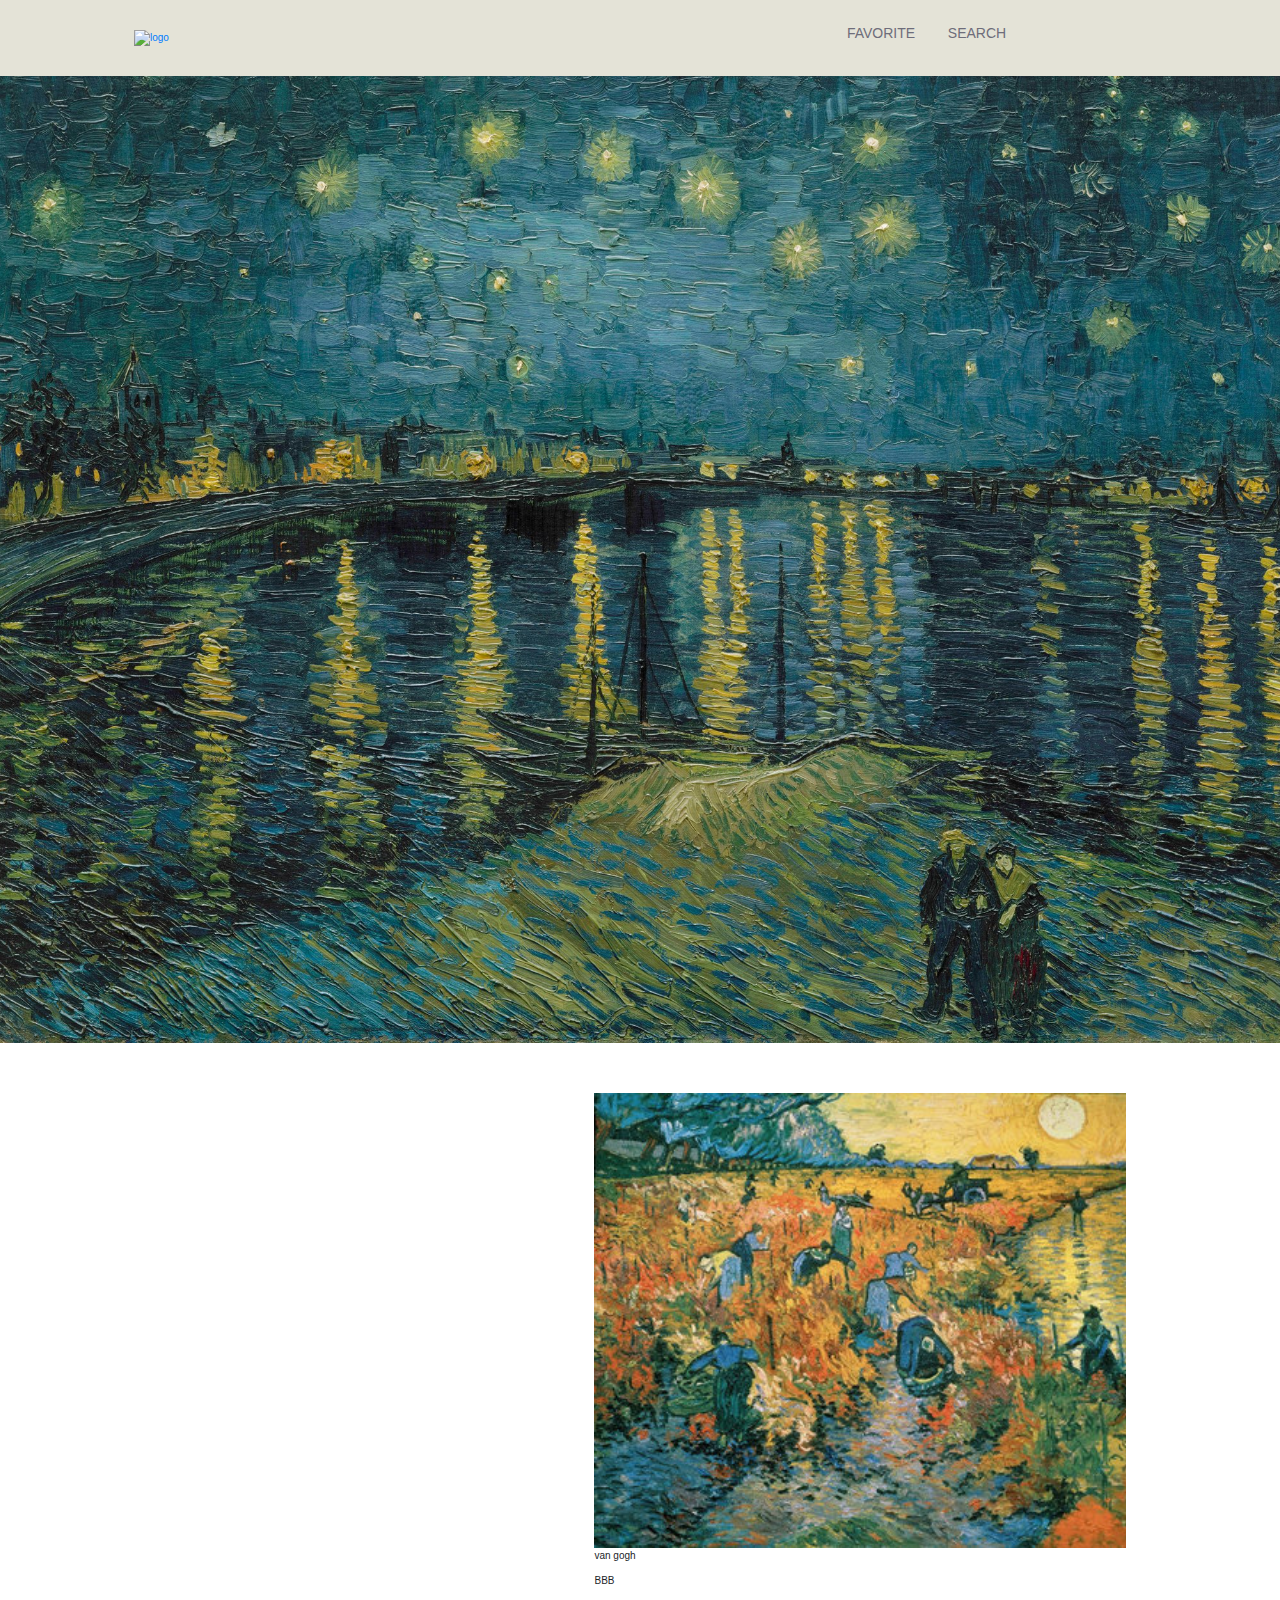
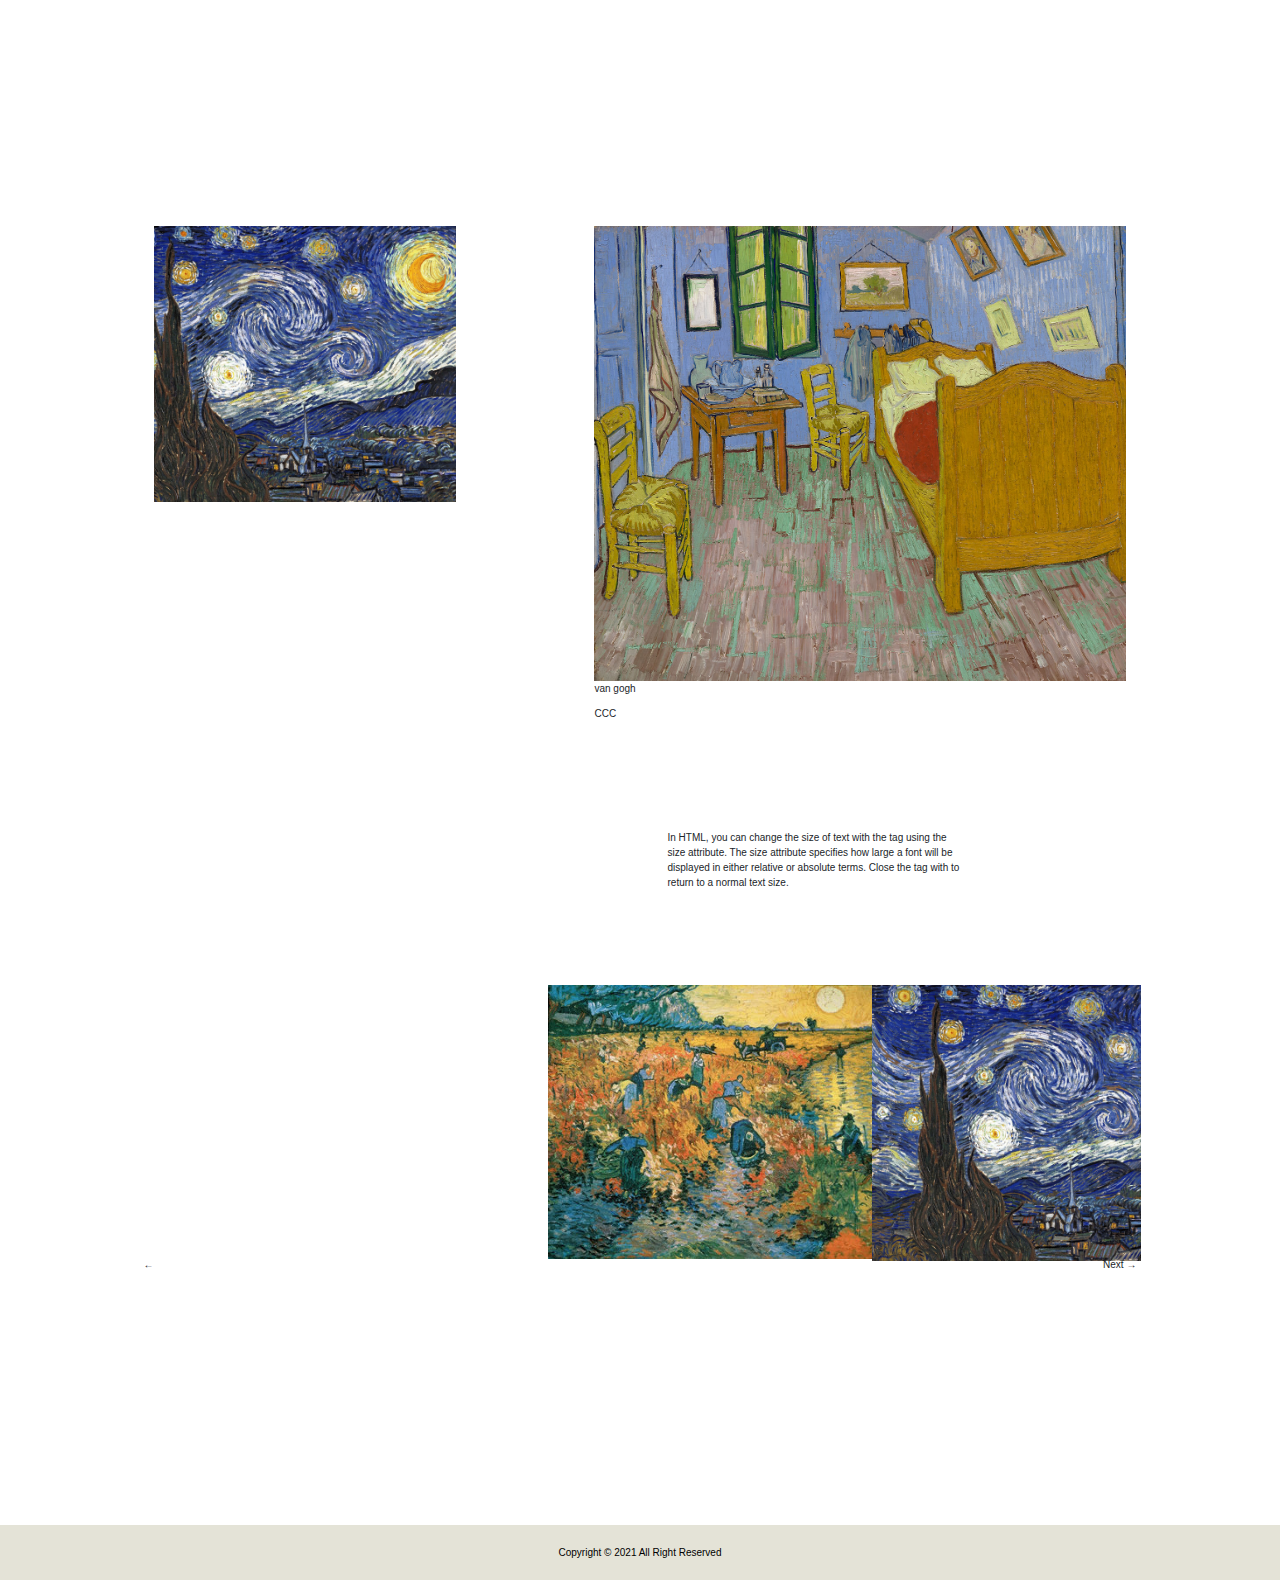
==== index.html @ 6ac3ba8b "draft-1" ====
<!DOCTYPE html>
<html lang="en">
<head>
    <meta charset="UTF-8">
    <meta http-equiv="X-UA-Compatible" content="IE=edge">
    <meta name="viewport" content="width=device-width, initial-scale=1.0">
    <link rel="stylesheet" href="https://cdnjs.cloudflare.com/ajax/libs/font-awesome/6.0.0-beta2/css/all.min.css" integrity="sha512-YWzhKL2whUzgiheMoBFwW8CKV4qpHQAEuvilg9FAn5VJUDwKZZxkJNuGM4XkWuk94WCrrwslk8yWNGmY1EduTA==" crossorigin="anonymous" referrerpolicy="no-referrer" />
    <link rel="stylesheet" href="https://maxcdn.bootstrapcdn.com/bootstrap/3.3.7/css/bootstrap.min.css" integrity="sha384-BVYiiSIFeK1dGmJRAkycuHAHRg32OmUcww7on3RYdg4Va+PmSTsz/K68vbdEjh4u" crossorigin="anonymous">
    <link rel="stylesheet" href="https://stackpath.bootstrapcdn.com/bootstrap/4.3.1/css/bootstrap.min.css" integrity="sha384-ggOyR0iXCbMQv3Xipma34MD+dH/1fQ784/j6cY/iJTQUOhcWr7x9JvoRxT2MZw1T" crossorigin="anonymous">
    <link rel="stylesheet" href="style.css">
    <title>Art Gallery</title>
</head>
<body>
    <div id="Wrapper">
        <header class="header" id="header">
            <div class="sticky">
                <div class="container">
                    <div class="navbarr">
                        <a href="#"><img src="" alt="logo" class="logo"></a>
                        <nav>
                            <ul class="ulCont">
                                <li><a href="#">FAVORITE</a></li>
                                <span class="inputSearch">
                                    <li><a href="#">SEARCH</a></li>
                                    <input type="text" name="" id="inputSearch">
                                </span>
                            </ul>
                        </nav>
                    </div>
                </div>
            </div>

            <div class="row">
                <div class="prom">
                    <img src="./images/img5.jpeg" alt="Pic" width="100%">
                </div>
            </div>
        </header>
    <div>
                

        <main id="content">
            <div class="mainContent">
                <div class="content">
                    <div class="panels">
    
                    </div>
                </div>
            </div>

            <div class="description">

                <div class="row rowDec">

                    <di class="col-6 imgShow">
                        <img src="./images/img1.jpeg" alt="" width="300px">
                    </di>
                    
                    <div class="col-4 descText">
                        <p>In HTML, you can change the size of text with the <font> tag using the size attribute. The size attribute specifies how large a font will be displayed in either relative or absolute terms. Close the <font> tag with </font> to return to a normal text size.</p>
                    </div>
                </div>

                <div class="row">
                    <div class="MultiCarousel" data-items="1,3,3,3" data-slide="1" id="MultiCarousel"  data-interval="1000">
                        <div class="MultiCarousel-inner">
                            <div class="item">
                                <div class="pad15">
                                    <img src="./images/img1.jpeg" alt="" width="350px">
                                </div>
                            </div>
                            <div class="item">
                                <div class="pad15">
                                    <img src="./images/img2.jpeg" alt="" width="350px">
                                </div>
                            </div>
                            <div class="item">
                                <div class="pad15">
                                    <img src="./images/img3.jpeg" alt="" width="350px">
                                </div>
                            </div>
                            <div class="item">
                                <div class="pad15">
                                    <img src="./images/img4.jpeg" alt="" width="580px">
                                </div>
                            </div>
                            <div class="item">
                                <div class="pad15">
                                    <img src="./images/img5.jpeg" alt="" width="350px">
                                </div>
                            </div>
                            <div class="item">
                                <div class="pad15">
                                    <img src="./images/img1.jpeg" alt="" width="580px">
                                </div>
                            </div>
                            <div class="item">
                                <div class="pad15">
                                    <img src="./images/img2.jpeg" alt="" width="350px">
                                </div>
                            </div>
                            <div class="item">
                                <div class="pad15">
                                    <img src="./images/img3.jpeg" alt="" width="200px">
                                </div>
                            </div>
                            <div class="item">
                                <div class="pad15">
                                    <img src="./images/img4.jpeg" alt="" width="200px">
                                </div>
                            </div>
                            <div class="item">
                                <div class="pad15">
                                    <img src="./images/img5.jpeg" alt="" width="200px">
                                </div>
                            </div>
                        </div>
                        <button class="leftLst">←</button>
                        <button class="rightLst">Next →</button>
                    </div>
                </div>
            </div>
            
        </main>
    </div>
    <footer id="footer">
        <p>Copyright &copy; 2021 All Right Reserved</p>
        <div>
        </div>

    </footer>

    <script src="https://stackpath.bootstrapcdn.com/bootstrap/4.3.1/js/bootstrap.min.js" integrity="sha384-JjSmVgyd0p3pXB1rRibZUAYoIIy6OrQ6VrjIEaFf/nJGzIxFDsf4x0xIM+B07jRM" crossorigin="anonymous"></script>
    <script src="https://code.jquery.com/jquery-3.6.0.min.js"></script>
    <script language="JavaScript" type="text/javascript" src="./main.js"></script>
    <script language="JavaScript" type="text/javascript" src="./carousel.js"></script>
</body>
</html>
---- style.css ----
*{
    margin: 0;
    padding: 0;
    box-sizing: border-box;
}

body {
    overscroll-behavior-y: none;
}

body::-webkit-scrollbar {
    display: none;
}

div {
    display: block;

}

.Wrapper {
    margin: 0 12%;
}

.container {
    width: 100%;
    min-height: 2vh;
    padding: 0 5%;
}

.sticky {
    position: fixed;
    top: 0;
    width: 100%;
	background-color: rgb(228, 227, 215);
}

.navbarr {
    width: 100%;
    display: flex;
    align-items: center;
    overflow: hidden;
}

.logo {
    width: 50px;
    cursor: pointer;
    margin: 30px 0;
}

nav {
    flex: 1;
    text-align: right; 
}

nav ul li {
    list-style: none;
    display: inline-block;
    margin-right: 0px;
}

li:first-child {
    margin-right: 30px;
}

nav ul li a{
    text-decoration: none;
    font-family: "Haas Grot Text R Web", "Helvetica Neue", Helvetica, Arial, sans-serif;
    color: #6e6d7a;
    font-size: 14px;
    font-weight: 500;
}

nav ul li a:hover {
    border-style: none none solid none;
    color: #6e6d7a;
    text-decoration: none;
}

#inputSearch {
    outline: none;
    border: none;
    margin-left: -25px;
    background-color: transparent;
}

.inputSearch:hover {
    border-block-end: solid ;
    border-color: #6e6d7a;
}

#inputSearch:focus{
    border-style: none none solid none;
    border-color: #6e6d7a;
}

.prom {
    display: flex;
    justify-content: center;
    margin-top: 10px;
}

/*
.slider-wrap {
  position: fixed;
  top: 20%;
  left: 10%;
  width: 80%;
  height: 300px;
  overflow: hidden;
  border: 1px solid white;
}

.slider {
  position: absolute;
  top: 0;
  left: 0;
  height: 100%;
  width: 4000px;
  display: flex;
  will-change: transform;
  background-color: black;
}

.slider-item {
  position: relative;
  flex: 1;
  overflow: hidden;
  filter: grayscale(100%);
}

.img-div {
  position: relative;
  left: 1%;
  top: 2.5%;
  width: 98%;
  height: 95%;
  background-size: cover;
  background-position: center;
}
*/

#content {
    width: 100%;
    padding: 0 12%;
    overflow: hidden;
    border: 1rm solid black;
    margin-top: 50px;

}
.content {
    width: 100%;
    padding: 0 8%;
    overflow: hidden;
    /*border: 0.1rem solid black;*/

}

.panels{
    display: grid;
    grid-template-columns: 1fr 3fr;
    grid-gap: 17%;
    justify-content: center;
}

#panel {
    
}

.fa-heart-o {
    color: rgb(196, 90, 90);
    cursor: pointer;
}
  
.fa-heart {
    color: rgb(196, 90, 90);
    cursor: pointer;
}
  
.description {
}

/* Carousel */

.MultiCarousel { 
    float: left; 
    overflow: hidden; 
    padding: 15px; 
    width: 100%; 
    position:relative; 
    
}
.MultiCarousel .MultiCarousel-inner { 
    transition: 1s ease all; 
    float: left; 
}
.MultiCarousel .MultiCarousel-inner .item { 
    float: left;
}
.MultiCarousel .MultiCarousel-inner .item > div { 
    text-align: center; 
    margin: 70px;
}
.MultiCarousel .leftLst, .MultiCarousel .rightLst { 
    position:absolute;
    bottom:calc(40% - 2px);
    border: none;
}
.MultiCarousel .leftLst { 
    left:0;
    background-color: transparent;
    border: none;
    padding: 5px;
}
.MultiCarousel .rightLst { 
    right: 0; 
    background-color: transparent;
    border: none;
    padding: 5px;
}
    
.MultiCarousel .leftLst.over, .MultiCarousel .rightLst.over { 
    pointer-events: none;
    border: none;
}

.item {
    width: 100%;
}

.imgShow {
    padding: 10px;
    display: flex;
    justify-content: center;
}

.rowDec {
    margin-left: 10px;
}


#footer p{
	width: 100%;
    margin-bottom: 0;
	padding: 20px;
	color: white;
	text-align: center;
	background-color: rgb(228, 227, 215);
    color: black;
    font-size: 10px;
}
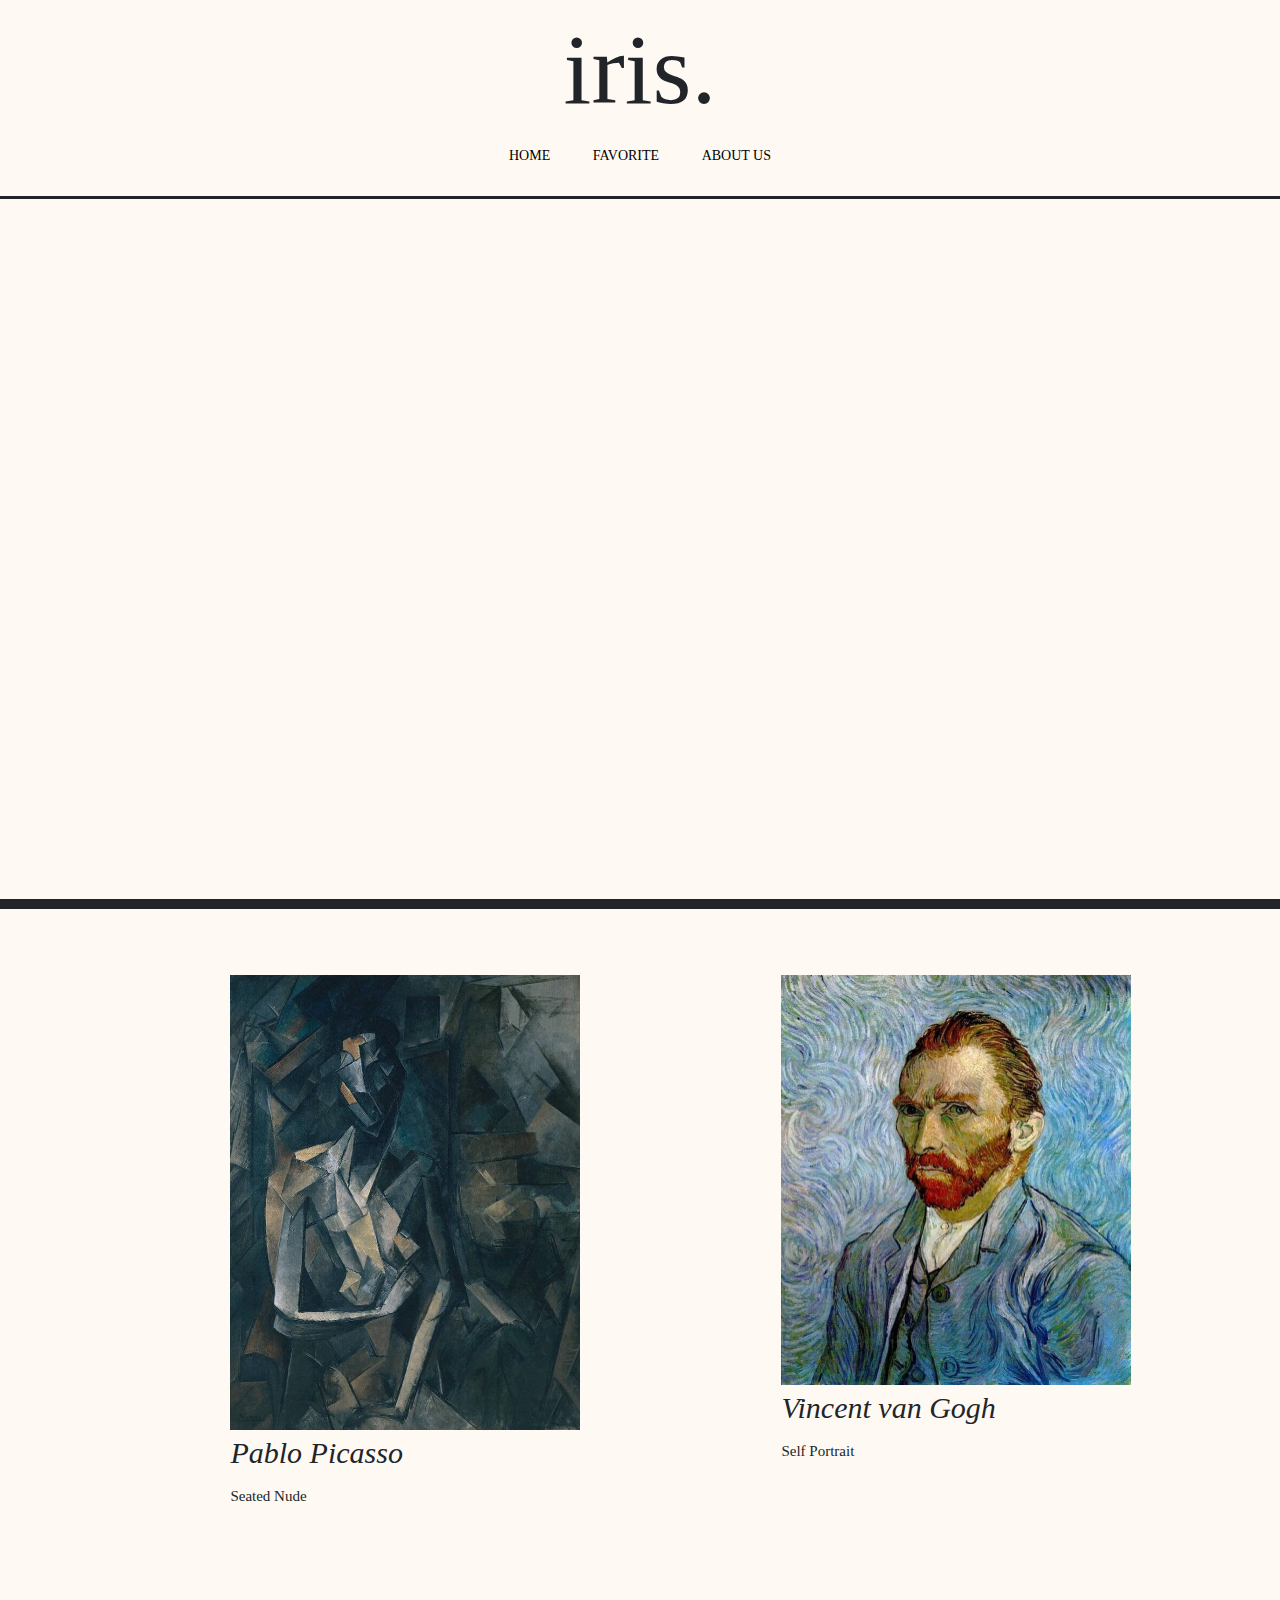
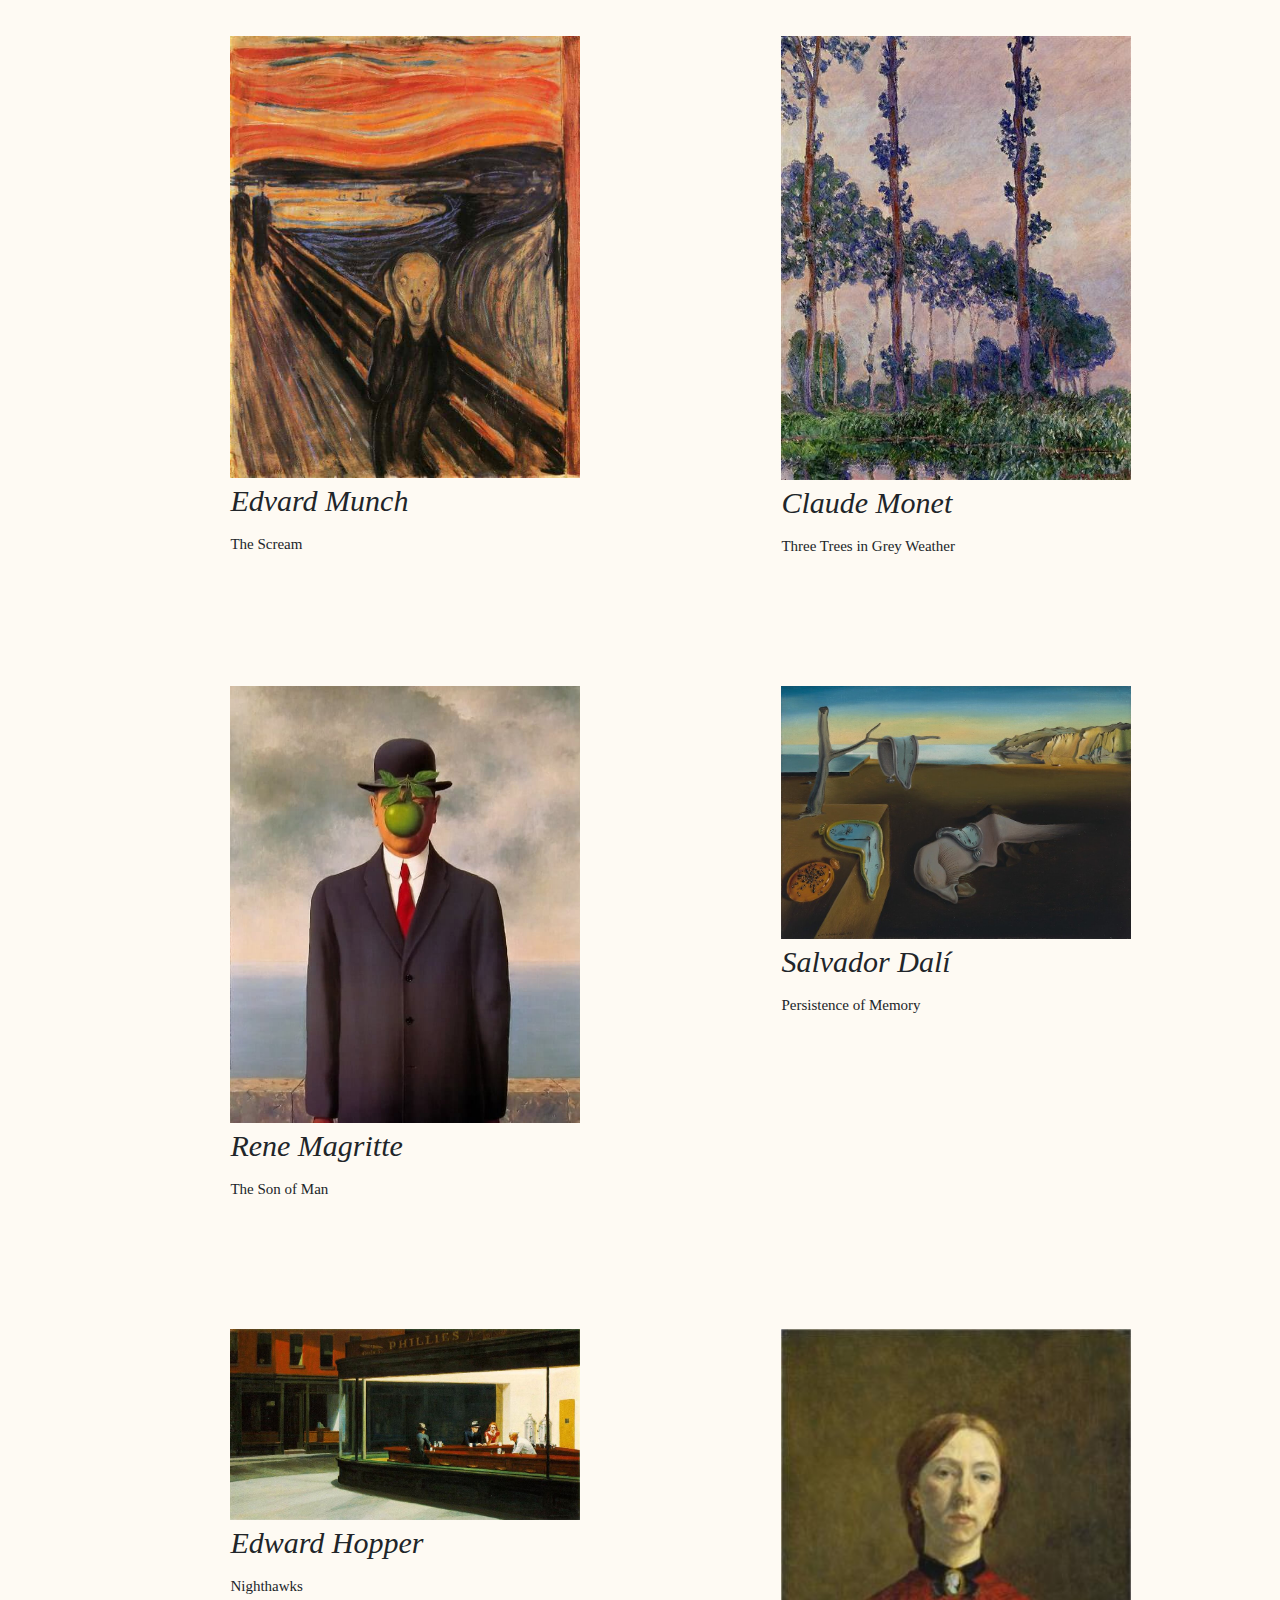
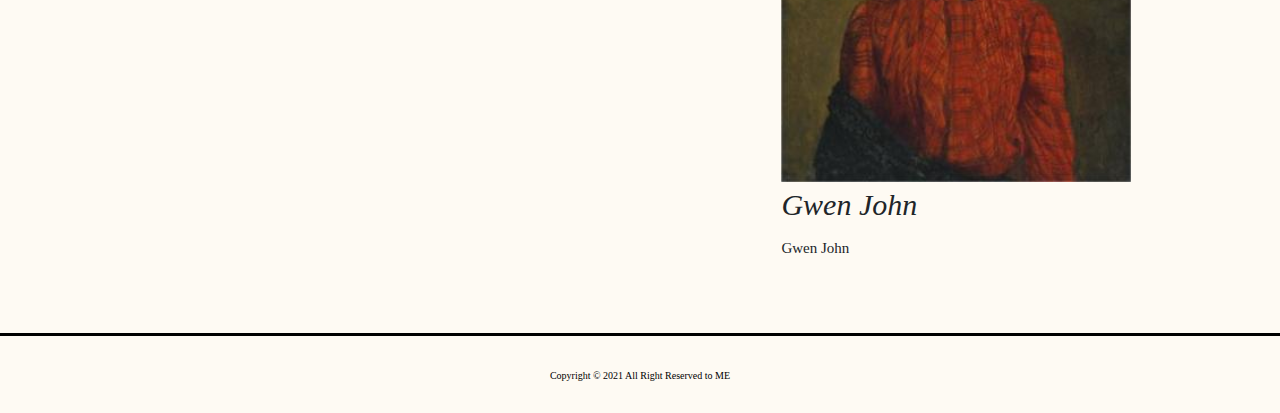
==== commit e7b0ee6d: "update" ====
--- a/index.html
+++ b/index.html
@@ -16,14 +16,18 @@
             <div class="sticky">
                 <div class="container">
                     <div class="navbarr">
-                        <a href="#"><img src="" alt="logo" class="logo"></a>
+                        <h1>iris.</h1>
                         <nav>
                             <ul class="ulCont">
-                                <li><a href="#">FAVORITE</a></li>
+                                <li><a href="index.html">HOME</a></li>
+                                <li><a href="./favorite.html">FAVORITE</a></li>
+                                <li><a href="./about.html">ABOUT US</a></li>
+                                <!--
                                 <span class="inputSearch">
-                                    <li><a href="#">SEARCH</a></li>
+                                    <li>SEARCH</li>
                                     <input type="text" name="" id="inputSearch">
                                 </span>
+                                -->
                             </ul>
                         </nav>
                     </div>
@@ -31,100 +35,25 @@
             </div>
 
             <div class="row">
-                <div class="prom">
-                    <img src="./images/img5.jpeg" alt="Pic" width="100%">
+                <div class="video-container">
+                    <iframe src="https://www.youtube.com/embed/-DDphfCnFQc?controls=0&loop=1" title="YouTube video player" frameborder="0" allow="accelerometer autoplay clipboard-write encrypted-media gyroscope picture-in-picture" allowfullscreen></iframe>
+                </div>
+        </header>
+                
+
+        <main>
+            <div class="mainContent">
+                <div class="content">
+                    <div class="panels"></div>
                 </div>
             </div>
-        </header>
-    <div>
-                
+        </main>
+        <div class="descreption"></div>
+    </div>
 
-        <main id="content">
-            <div class="mainContent">
-                <div class="content">
-                    <div class="panels">
-    
-                    </div>
-                </div>
-            </div>
-
-            <div class="description">
-
-                <div class="row rowDec">
-
-                    <di class="col-6 imgShow">
-                        <img src="./images/img1.jpeg" alt="" width="300px">
-                    </di>
-                    
-                    <div class="col-4 descText">
-                        <p>In HTML, you can change the size of text with the <font> tag using the size attribute. The size attribute specifies how large a font will be displayed in either relative or absolute terms. Close the <font> tag with </font> to return to a normal text size.</p>
-                    </div>
-                </div>
-
-                <div class="row">
-                    <div class="MultiCarousel" data-items="1,3,3,3" data-slide="1" id="MultiCarousel"  data-interval="1000">
-                        <div class="MultiCarousel-inner">
-                            <div class="item">
-                                <div class="pad15">
-                                    <img src="./images/img1.jpeg" alt="" width="350px">
-                                </div>
-                            </div>
-                            <div class="item">
-                                <div class="pad15">
-                                    <img src="./images/img2.jpeg" alt="" width="350px">
-                                </div>
-                            </div>
-                            <div class="item">
-                                <div class="pad15">
-                                    <img src="./images/img3.jpeg" alt="" width="350px">
-                                </div>
-                            </div>
-                            <div class="item">
-                                <div class="pad15">
-                                    <img src="./images/img4.jpeg" alt="" width="580px">
-                                </div>
-                            </div>
-                            <div class="item">
-                                <div class="pad15">
-                                    <img src="./images/img5.jpeg" alt="" width="350px">
-                                </div>
-                            </div>
-                            <div class="item">
-                                <div class="pad15">
-                                    <img src="./images/img1.jpeg" alt="" width="580px">
-                                </div>
-                            </div>
-                            <div class="item">
-                                <div class="pad15">
-                                    <img src="./images/img2.jpeg" alt="" width="350px">
-                                </div>
-                            </div>
-                            <div class="item">
-                                <div class="pad15">
-                                    <img src="./images/img3.jpeg" alt="" width="200px">
-                                </div>
-                            </div>
-                            <div class="item">
-                                <div class="pad15">
-                                    <img src="./images/img4.jpeg" alt="" width="200px">
-                                </div>
-                            </div>
-                            <div class="item">
-                                <div class="pad15">
-                                    <img src="./images/img5.jpeg" alt="" width="200px">
-                                </div>
-                            </div>
-                        </div>
-                        <button class="leftLst">←</button>
-                        <button class="rightLst">Next →</button>
-                    </div>
-                </div>
-            </div>
-            
-        </main>
-    </div>
+    <div class="space"></div>
     <footer id="footer">
-        <p>Copyright &copy; 2021 All Right Reserved</p>
+        <p>Copyright &copy; 2021 All Right Reserved to ME</p>
         <div>
         </div>
 
--- a/style.css
+++ b/style.css
@@ -1,20 +1,16 @@
 *{
     margin: 0;
     padding: 0;
-    box-sizing: border-box;
+    font-family: PT Sans Caption;
 }
 
 body {
-    overscroll-behavior-y: none;
-}
-
-body::-webkit-scrollbar {
-    display: none;
+    background-color: rgb(254, 250, 243);
 }
 
 div {
     display: block;
-
+    background-color: rgb(254, 250, 243);
 }
 
 .Wrapper {
@@ -26,56 +22,65 @@
     min-height: 2vh;
     padding: 0 5%;
 }
+
+/* header */
+
+/* navbar */
 
 .sticky {
     position: fixed;
     top: 0;
     width: 100%;
-	background-color: rgb(228, 227, 215);
+    background-color: rgb(254, 250, 243);
+    border-style: none none solid none;
+}
+
+h1 {
+    font-family: Zen Old Mincho;
+    font-size: 100px;
+    text-align: center;
+    margin-top: 10px;
 }
 
 .navbarr {
     width: 100%;
-    display: flex;
     align-items: center;
-    overflow: hidden;
-}
-
-.logo {
-    width: 50px;
-    cursor: pointer;
-    margin: 30px 0;
 }
 
 nav {
-    flex: 1;
-    text-align: right; 
-}
-
-nav ul li {
+    text-align: center; 
+}
+
+li{
+    margin: 20px 20px;
+}
+
+ul{
+    margin-top: -10px;
+}
+
+nav ul li{
     list-style: none;
     display: inline-block;
-    margin-right: 0px;
-}
-
-li:first-child {
-    margin-right: 30px;
+    text-decoration: none;
+    font-family: PT Sans Caption;
+    color: black;
+    font-size: 14px;
+    font-weight: 500;
 }
 
 nav ul li a{
     text-decoration: none;
-    font-family: "Haas Grot Text R Web", "Helvetica Neue", Helvetica, Arial, sans-serif;
-    color: #6e6d7a;
-    font-size: 14px;
-    font-weight: 500;
+    color: black;
 }
 
 nav ul li a:hover {
     border-style: none none solid none;
-    color: #6e6d7a;
+    color: black;
     text-decoration: none;
 }
 
+/*
 #inputSearch {
     outline: none;
     border: none;
@@ -85,98 +90,177 @@
 
 .inputSearch:hover {
     border-block-end: solid ;
-    border-color: #6e6d7a;
-}
-
-#inputSearch:focus{
-    border-style: none none solid none;
-    border-color: #6e6d7a;
-}
+    color: black;
+}
+*/
+
+/* promo */
 
 .prom {
     display: flex;
     justify-content: center;
-    margin-top: 10px;
-}
-
-/*
-.slider-wrap {
-  position: fixed;
-  top: 20%;
-  left: 10%;
-  width: 80%;
-  height: 300px;
-  overflow: hidden;
-  border: 1px solid white;
-}
-
-.slider {
-  position: absolute;
-  top: 0;
-  left: 0;
-  height: 100%;
-  width: 4000px;
-  display: flex;
-  will-change: transform;
-  background-color: black;
-}
-
-.slider-item {
-  position: relative;
-  flex: 1;
-  overflow: hidden;
-  filter: grayscale(100%);
-}
-
-.img-div {
-  position: relative;
-  left: 1%;
-  top: 2.5%;
-  width: 98%;
-  height: 95%;
-  background-size: cover;
-  background-position: center;
-}
-*/
-
-#content {
+    /* margin-top: 10px; */
+}
+
+/* video */
+
+.video-container{
+    width: 100%;
+    height: 101vh;
+    border-style: none none solid none;
+    border-width: 10px;
+    margin-bottom: 5%;
+  }
+      
+iframe {
+    display: flex;
+    justify-content: center;
+    width: 100%;
+    height: 100vh;
+    margin-bottom: 100px;
+}
+
+/* main */
+
+.mainContentt {
     width: 100%;
     padding: 0 12%;
-    overflow: hidden;
+    border: 1rm solid rgb(73, 67, 67);
+    margin-bottom: 1000px;
+    background-color: rgb(254, 250, 243);
+}
+
+.mainContentt {
+    width: 100%;
     border: 1rm solid black;
-    margin-top: 50px;
-
-}
+    margin-bottom: 100px;
+    background-color: rgb(254, 250, 243);
+    text-align: center; 
+}
+
 .content {
     width: 100%;
-    padding: 0 8%;
-    overflow: hidden;
+    background-color: rgb(254, 250, 243);
+    /* overflow: hidden; */
     /*border: 0.1rem solid black;*/
 
 }
 
 .panels{
     display: grid;
-    grid-template-columns: 1fr 3fr;
-    grid-gap: 17%;
+    grid-template-columns: 1fr 1fr;
+    grid-gap: 5%;
     justify-content: center;
-}
-
-#panel {
-    
+    background-color: rgb(254, 250, 243);
+    margin-left: 18%;
+}
+
+.decerP{
+    /* font-family: Noto Serif Display; */
+    font-family: Zen Old Mincho;
+    font-style: italic;
+    font-size: 30px;
+    cursor: pointer;
+}
+
+.artestName {
+    display: inline-block;
+    font-family: PT Sans Caption;
+    font-size: 15px;
+    margin-right: 50%;
+}
+
+.panels span{
+    float: left;
+    font-size: 30px;
+    margin-left: 49%;
+    margin-top: -10%;
+}
+
+.panels img{
+    cursor: pointer;
 }
 
 .fa-heart-o {
-    color: rgb(196, 90, 90);
+    display: inline-block;
+    color: rgb(100, 47, 47);
     cursor: pointer;
 }
   
 .fa-heart {
-    color: rgb(196, 90, 90);
+    display: inline-block;
+    color: rgb(100, 47, 47);
     cursor: pointer;
 }
-  
-.description {
+
+
+
+/* favorite */
+
+.title {
+    display: flex;
+    justify-items: center;
+    text-align: center;
+    width: 100%;
+}
+.panells{
+    margin-top: -30%;
+}
+
+#panell{
+    display: grid;
+    grid-template-columns: repeat(auto-fit, minmax(150px, 1fr));
+    margin-top: 10%;
+    background-color: rgb(254, 250, 243);
+}
+
+#panell:first-child{
+    margin-top: 40%;
+}
+
+.panells p{
+    font-size: 15px;
+}
+.panells a{
+    font-size: 25px;
+    color: black;
+}
+
+.panells p:first-child{
+    margin-top: 35%;
+    font-size: 25px;
+}
+
+.fav {
+    padding-top: 100px;
+    margin-top: 200px;
+    margin-bottom: -200px;
+}
+
+.fav p {
+    font-family: Zen Old Mincho;
+    color: black;
+    font-size: 50px;
+}
+.col2 {
+    width: 40%;
+    display: inline-block;
+    margin-top: 10%;
+}
+.decerFav{
+    /* font-family: Noto Serif Display; */
+    font-family: Zen Old Mincho;
+    font-style: italic;
+    font-size: 30px;
+}
+
+.artestNameFav {
+    display: inline-block;
+    font-family: PT Sans Caption;
+    font-size: 15px;
+}
+.panells span{
+    font-size: 30px;
 }
 
 /* Carousel */
@@ -223,28 +307,111 @@
     border: none;
 }
 
-.item {
-    width: 100%;
-}
-
-.imgShow {
-    padding: 10px;
+/* descreption */
+  
+.descreption {
+    padding: 0 12%;
+    margin-bottom: 10%;
+    background-color: rgb(254, 250, 243);
+}
+
+.rowDec {
     display: flex;
-    justify-content: center;
-}
-
-.rowDec {
-    margin-left: 10px;
-}
-
-
-#footer p{
+    width: 100%;
+    height: auto;
+}
+
+.col1 {
+    margin-left: 20%;
+} 
+
+.descText {
+    padding: 10% 5%;
+}
+
+.descText p:first-child{
+    font-family: Zen Old Mincho;
+    font-size: 50px;
+}
+
+.descText p:last-child{
+    font-size: 14px;
+}
+
+  
+.rowImg {
+    display: grid;
+    grid-gap: 10px;
+    grid-template-columns: repeat(auto-fit, minmax(150px, 1fr));
+    margin-top: 3%;
+}
+
+.rowImg img {
+    width: 100%;
+    cursor: pointer;
+}
+
+/*   style for one item  */
+
+
+.oneitemimg {
+    width: 40%;
+    margin-bottom: 50px;
+}
+
+.oneitemimg img {
+    width: 100%;
+    height: 100%;
+}
+
+/* anout us */
+
+.about{
+    margin: 20% 20%;
+    text-align: center;
+}
+
+.about h2{
+    font-family: Zen Old Mincho;
+    font-style: italic;
+    font-size: 50px;
+}
+
+.about p{
+    font-size: 18px;
+    width: 40%;
+    padding-top: 5px;
+    margin-left: 30%;
+}
+
+.hoverImg:hover{
+    background-image: url(picasso2.jpeg),  url(picasso3.jpeg),  url(picasso4.jpeg),;
+    background-position: right bottom, left top;
+}
+
+
+/* footer */
+.space{
+    margin-top: 380px;
+}
+
+footer{
 	width: 100%;
-    margin-bottom: 0;
-	padding: 20px;
-	color: white;
+	padding: 20px 0;
 	text-align: center;
-	background-color: rgb(228, 227, 215);
+    background-color: rgb(254, 250, 243);
     color: black;
     font-size: 10px;
-}+    font-family: PT Sans Caption;
+    border-style: solid none none none;
+}
+footer p {
+    margin-top: 12px;
+}
+
+  /* Responsive layout - makes the three columns stack on top of each other instead of next to each other */
+@media screen and (max-width: 500px) {
+    .columnImg {
+      width: 100%;
+    }
+}
